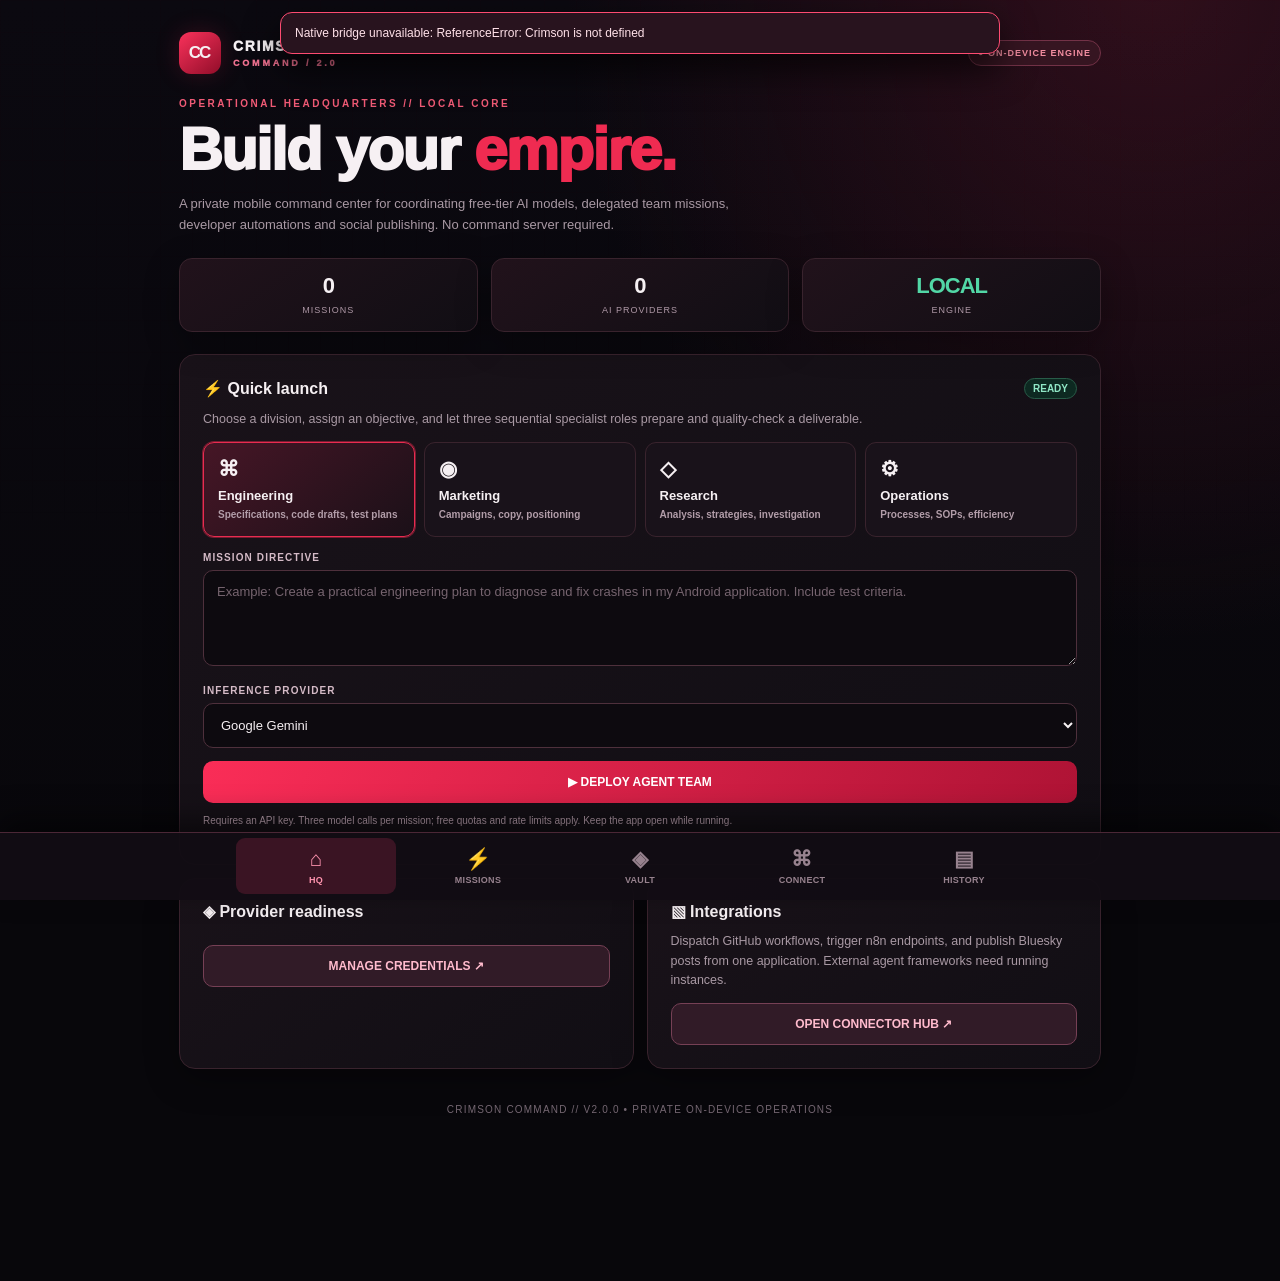
==== crimson-android/app/src/main/assets/index.html @ faa2503d "feat(crimson): standalone crimson mobile HQ, vault, mission teams and connector screens" ====
<!doctype html>
<html lang="en"><head>
<meta charset="utf-8"><meta name="viewport" content="width=device-width, initial-scale=1, viewport-fit=cover">
<meta name="color-scheme" content="dark"><meta name="theme-color" content="#08070b">
<meta http-equiv="Content-Security-Policy" content="default-src 'none'; style-src 'unsafe-inline'; script-src 'unsafe-inline'; img-src data:; frame-src 'none'; connect-src 'none'; form-action 'none'">
<title>Crimson Command</title>
<style>
:root{--bg:#08070b;--bg2:#100d13;--surface:#151117;--surface2:#1b151c;--line:#39232d;--line2:#502836;--red:#ef2b51;--red2:#a6102f;--white:#f6f0f3;--muted:#a999a4;--green:#52d7a6;--yellow:#e9b95b;--shadow:0 10px 35px #0005;font-family:Inter,"Segoe UI",Roboto,Arial,sans-serif;color:var(--white)}
*{box-sizing:border-box}
html{background:var(--bg)}
body{background:radial-gradient(ellipse at 90% -2%,#51132585 0,transparent 36%),linear-gradient(180deg,#0b0910,#08070b 70%);min-height:100dvh;margin:0;padding:0 0 calc(91px + env(safe-area-inset-bottom))}
body:before{content:'';z-index:0;position:fixed;inset:0;pointer-events:none;opacity:.13;background-image:linear-gradient(#e3284818 1px,transparent 1px),linear-gradient(90deg,#e3284818 1px,transparent 1px);background-size:32px 32px;mask-image:linear-gradient(#000,transparent 84%)}
.main{position:relative;z-index:1;max-width:990px;margin:auto;padding:18px clamp(16px,4vw,34px) 40px}
.top{display:flex;align-items:center;justify-content:space-between;gap:12px;padding:7px 0 24px}
.brand{display:flex;gap:12px;align-items:center}.mark{width:42px;height:42px;display:grid;place-items:center;border-radius:12px;background:linear-gradient(140deg,#fa325b,#910d29);box-shadow:0 0 25px #e3244830;font-size:17px;font-weight:900;letter-spacing:-2px;padding-right:2px}
.name{font-size:14px;letter-spacing:1.6px;font-weight:1000}.name span{display:block;color:#ef7190;font-size:9px;letter-spacing:2.8px;margin-top:4px}
.pill{border:1px solid #733247;background:#361521;border-radius:50px;color:#f38ea1;font-size:9px;font-weight:850;padding:7px 9px;white-space:nowrap;letter-spacing:1px}
.overline{font-size:10px;letter-spacing:2.5px;color:#f15b76;font-weight:800;margin:0 0 9px}
h1{font-size:clamp(34px,9vw,60px);letter-spacing:-1.7px;line-height:1.05;font-weight:950;margin:0 0 12px}
h1 em{color:var(--red);font-style:normal}
.lead{font-size:13px;color:var(--muted);line-height:1.65;max-width:580px;margin:0 0 18px}
.stats{display:grid;grid-template-columns:repeat(3,1fr);gap:8px;margin:22px 0}
.stat{border-radius:13px;border:1px solid var(--line);padding:14px 8px;text-align:center;background:linear-gradient(145deg,#21121b,#110e14);box-shadow:var(--shadow)}
.stat b{font-size:22px;display:block;letter-spacing:-1px}.stat span{color:#ae98a6;font-size:9px;text-transform:uppercase;letter-spacing:1px}
.stat .glow{color:var(--green)}
.card{background:linear-gradient(145deg,#191219,#110e14);border:1px solid var(--line);border-radius:16px;padding:18px;margin:13px 0;box-shadow:var(--shadow)}
.heading{display:flex;align-items:center;justify-content:space-between;gap:10px;margin-bottom:11px}.heading h2{font-size:16px;font-weight:850;margin:0}.heading small{color:#e47c95;font-size:10px;letter-spacing:.7px}
p{margin:5px 0 12px;color:var(--muted);font-size:12.5px;line-height:1.58}
label{display:block;color:#d5bbc7;letter-spacing:1.1px;font-size:10px;font-weight:900;margin:15px 0 7px;text-transform:uppercase}
input,select,textarea{background:#0d0a0f;color:var(--white);font:inherit;font-size:13px;padding:13px;width:100%;border:1px solid #4e303c;border-radius:10px;outline:none}
input:focus,select:focus,textarea:focus{border-color:#ed4061;box-shadow:0 0 0 3px #e72f4b20}
input::placeholder,textarea::placeholder{color:#76646f}
textarea{resize:vertical;min-height:96px}
button{background:linear-gradient(110deg,#fa2d57,#af1335);border:0;border-radius:10px;padding:12px 16px;min-height:42px;color:#fff;font-size:12px;font-weight:850;cursor:pointer}
button:disabled{opacity:.52;cursor:default}
button.secondary{background:#311b27;border:1px solid #764055;color:#ffbbcd}
button.outline{background:transparent;border:1px solid #4e3440;color:#eac4d0}
button.tiny{min-height:34px;padding:7px 11px;font-size:10px}
.action-row{display:flex;gap:8px;flex-wrap:wrap;align-items:center}.action-row>*{flex:1}
.wide{width:100%}
.badge{background:#2a1720;color:#f991ab;border:1px solid #603149;border-radius:50px;padding:4px 8px;font-size:10px;font-weight:800;white-space:nowrap}
.badge.green{color:#90e7c6;background:#0d2921;border-color:#285c48}.badge.gray{color:#c9b7c1;background:#241e25;border-color:#4a3c46}
.tiles{display:grid;grid-template-columns:repeat(2,1fr);gap:9px}.tile{border:1px solid var(--line);background:#19121a;border-radius:11px;padding:14px;text-align:left;color:inherit;min-height:90px}
.tile b{font-size:13px;display:block}.tile small{font-size:10px;line-height:1.55;color:#b29da9;display:block;margin-top:4px}.tile .emoji{font-size:21px;display:block;margin-bottom:7px}
.tile.selected{border-color:#e92b50;background:linear-gradient(140deg,#461626,#1b1018);box-shadow:0 0 0 1px #ee2d5070}
.grid2{display:grid;grid-template-columns:repeat(2,1fr);gap:9px}
hr{border:0;border-top:1px solid var(--line);margin:15px 0}
.note{border:1px solid #683243;background:#271720;border-radius:10px;color:#dbc0cb;padding:11px;font-size:11.5px;line-height:1.6;margin-top:12px}
.note.green{color:#9ce9c8;border-color:#2b624e;background:#10241d}
.note.error{border-color:#a92c4a;background:#31141e;color:#ffb4c4}
.muted{color:var(--muted)}
pre.output{font-family:inherit;font-size:12px;line-height:1.65;white-space:pre-wrap;word-break:break-word;background:#0c0b0f;border:1px solid #3c2b34;padding:14px;border-radius:11px;max-height:50vh;overflow:auto;color:#f1e4eb}
.agents{display:grid;gap:8px}
.agent{display:flex;gap:12px;align-items:center;border:1px solid #3e2934;background:#180f16;border-radius:11px;padding:11px}
.agent>span{display:grid;place-items:center;width:32px;height:32px;border-radius:9px;background:#45202d;font-size:12px;font-weight:850;color:#ff8fa9}
.agent b{font-size:12px}.agent small{display:block;color:#9e8997;font-size:10px;margin-top:2px}
.agent .state{margin-left:auto;font-size:10px;color:#bca0af}
.section{display:none}.section.active{display:block}
.nav{position:fixed;z-index:10;bottom:0;left:0;right:0;height:calc(67px + env(safe-area-inset-bottom));padding:5px max(8px,env(safe-area-inset-left)) calc(6px + env(safe-area-inset-bottom));background:#120d14f5;border-top:1px solid #4b2736;display:flex;justify-content:center;gap:2px;box-shadow:0 -12px 30px #0008}
.nav button{background:transparent;color:#97828e;border:0;flex:1;max-width:160px;border-radius:9px;font-weight:750;font-size:9px;padding:5px 0;letter-spacing:.3px}
.nav button.active{background:#3a1423;color:#ff94af}
.nav button .glyph{display:block;font-size:21px;margin-bottom:4px;line-height:24px}
.listitem{padding:12px;border:1px solid var(--line);background:#171218;border-radius:10px;margin:8px 0}
.listitem .date{font-size:10px;color:#b49ba9}
.listitem b{font-size:12px}.listitem button{margin-top:8px}
details{margin-top:10px}summary{cursor:pointer;color:#f1a0b2;font-size:12px;font-weight:750}
.empty{padding:30px 15px;text-align:center;border:1px dashed #4a2d39;border-radius:12px;color:#997e8d;font-size:13px}
.toast{position:fixed;top:12px;left:16px;right:16px;z-index:100;max-width:720px;margin:auto;background:#28131e;color:#ffe1e9;border:1px solid #e33e62;border-radius:12px;padding:13px 14px;box-shadow:0 16px 35px #000a;font-size:12px;display:none;white-space:pre-wrap;word-wrap:break-word}
.inline{display:flex;align-items:center;gap:8px;justify-content:space-between}.inline>*{min-width:0}
.small{font-size:10px;color:#b69dab}
.external{display:flex;gap:12px;justify-content:space-between;align-items:center;padding:13px 0;border-bottom:1px solid #3e2a34}.external:last-child{border:0}
.external strong{font-size:12px}.external small{display:block;color:#a695a1;font-size:10px;line-height:1.5;margin-top:3px}
.external button{flex-shrink:0}
.chip{display:inline-block;border:1px solid #673243;color:#f28ea6;font-size:10px;border-radius:99px;padding:4px 8px;font-weight:850}
@media(min-width:760px){.main{padding-top:25px}.tiles{grid-template-columns:repeat(4,1fr)}.widegrid{display:grid;grid-template-columns:1fr 1fr;gap:13px}.widegrid .card{margin:0}.stats{gap:13px}.card{padding:23px}.nav{height:68px}}
</style></head><body>
<div id="toast" class="toast" role="alert"></div>
<main class="main">
<header class="top"><div class="brand"><div class="mark">CC</div><div class="name">CRIMSON<span>COMMAND / 2.0</span></div></div><div class="pill">● ON-DEVICE ENGINE</div></header>
<section id="overview" class="section active">
<div class="overline">OPERATIONAL HEADQUARTERS // LOCAL CORE</div>
<h1>Build your <em>empire.</em></h1>
<p class="lead">A private mobile command center for coordinating free-tier AI models, delegated team missions, developer automations and social publishing. No command server required.</p>
<div class="stats"><div class="stat"><b id="statMissions">0</b><span>Missions</span></div><div class="stat"><b id="statProviders">0</b><span>AI providers</span></div><div class="stat"><b class="glow">LOCAL</b><span>Engine</span></div></div>
<div class="card">
<div class="heading"><h2>⚡ Quick launch</h2><span class="badge green">READY</span></div>
<p>Choose a division, assign an objective, and let three sequential specialist roles prepare and quality-check a deliverable.</p>
<div id="teamButtons" class="tiles">
<button class="tile selected" data-team="Engineering"><span class="emoji">⌘</span><b>Engineering</b><small>Specifications, code drafts, test plans</small></button>
<button class="tile" data-team="Marketing"><span class="emoji">◉</span><b>Marketing</b><small>Campaigns, copy, positioning</small></button>
<button class="tile" data-team="Research"><span class="emoji">◇</span><b>Research</b><small>Analysis, strategies, investigation</small></button>
<button class="tile" data-team="Operations"><span class="emoji">⚙</span><b>Operations</b><small>Processes, SOPs, efficiency</small></button>
</div>
<label for="goal">Mission directive</label>
<textarea id="goal" placeholder="Example: Create a practical engineering plan to diagnose and fix crashes in my Android application. Include test criteria."></textarea>
<label for="missionProvider">Inference provider</label>
<select id="missionProvider"><option value="gemini">Google Gemini</option><option value="groq">Groq</option></select>
<div class="action-row" style="margin-top:13px"><button id="launchBtn" onclick="launchMission()">▶ DEPLOY AGENT TEAM</button><button id="cancelBtn" class="secondary" onclick="Crimson.cancelMission()" style="display:none">STOP</button></div>
<p class="small" style="margin-top:10px">Requires an API key. Three model calls per mission; free quotas and rate limits apply. Keep the app open while running.</p>
</div>
<div class="widegrid">
<div class="card"><div class="heading"><h2>◈ Provider readiness</h2></div><div id="providerStatus" class="agents"></div><button class="secondary wide" onclick="showTab('vault')" style="margin-top:13px">MANAGE CREDENTIALS ↗</button></div>
<div class="card"><div class="heading"><h2>▧ Integrations</h2></div><p>Dispatch GitHub workflows, trigger n8n endpoints, and publish Bluesky posts from one application. External agent frameworks need running instances.</p><button class="secondary wide" onclick="showTab('integrations')">OPEN CONNECTOR HUB ↗</button></div>
</div>
</section>
<section id="missions" class="section">
<div class="overline">AUTONOMOUS TEAM // LIVE RUN</div><h1>Mission <em>control.</em></h1>
<p class="lead">One task. Three specialist AI role passes. Auditable results, without pretending any external code was executed.</p>
<div class="card"><div class="heading"><h2>Live agent pipeline</h2><span id="runBadge" class="badge gray">IDLE</span></div><div class="agents"><div class="agent"><span>01</span><div><b>Strategist</b><small>Decompose the objective</small></div><div id="stage1" class="state">WAITING</div></div><div class="agent"><span>02</span><div><b>Specialist</b><small>Produce the deliverable</small></div><div id="stage2" class="state">WAITING</div></div><div class="agent"><span>03</span><div><b>Quality auditor</b><small>Critique and refine</small></div><div id="stage3" class="state">WAITING</div></div></div>
<div class="heading" style="margin:19px 0 8px"><h2>Live output</h2><button class="tiny outline" onclick="copyOutput()">COPY</button></div><pre id="missionOutput" class="output">Deploy a mission from Headquarters to begin.</pre></div>
</section>
<section id="vault" class="section">
<div class="overline">SECURE SETTINGS // KEYSTORE</div><h1>Model <em>vault.</em></h1>
<p class="lead">Your API credentials are encrypted using Android Keystore. They are sent only to their respective providers when used.</p>
<div class="card"><div class="heading"><h2>◈ Google Gemini</h2><span id="geminiBadge" class="badge gray">NOT CONFIGURED</span></div>
<p>Free-tier inference with Google AI Studio subject to model availability, provider terms, and quotas. <a href="https://aistudio.google.com/app/apikey" onclick="external(event,this.href)">Get a Gemini API key ↗</a></p>
<label>Gemini API key</label><input type="password" id="geminiKey" placeholder="Paste API key; leave blank to keep current">
<label>Gemini model</label><input id="geminiModel" placeholder="gemini-2.5-flash">
<div class="action-row" style="margin-top:12px"><button onclick="saveProvider('gemini')">SAVE KEY & MODEL</button><button class="secondary" onclick="test('gemini')">TEST CONNECTION</button></div><button class="outline wide" onclick="removeProvider('gemini')" style="margin-top:8px">REMOVE GEMINI KEY</button></div>
<div class="card"><div class="heading"><h2>⌁ Groq inference</h2><span id="groqBadge" class="badge gray">NOT CONFIGURED</span></div>
<p>Fast hosted open-model inference with a limited free tier. <a href="https://console.groq.com/keys" onclick="external(event,this.href)">Get a Groq API key ↗</a></p>
<label>Groq API key</label><input type="password" id="groqKey" placeholder="Paste API key; leave blank to keep current"><label>Groq model</label><input id="groqModel" placeholder="llama-3.3-70b-versatile">
<div class="action-row" style="margin-top:12px"><button onclick="saveProvider('groq')">SAVE KEY & MODEL</button><button class="secondary" onclick="test('groq')">TEST CONNECTION</button></div><button class="outline wide" onclick="removeProvider('groq')" style="margin-top:8px">REMOVE GROQ KEY</button></div>
<div class="note">Model calls transmit mission text to the selected AI provider. The model endpoints are not under our control; don't send sensitive client information without reviewing that provider's privacy terms. Free does not mean unlimited.</div>
</section>
<section id="integrations" class="section">
<div class="overline">WORKFLOW CONTROL // CONNECTORS</div><h1>External <em>systems.</em></h1>
<p class="lead">Connect live services directly. Each action below calls its real API. No simulated success, no invisible posting.</p>
<div class="card"><div class="heading"><h2>⌘ GitHub Actions</h2><span id="githubBadge" class="badge gray">NOT CONFIGURED</span></div><p>Use a fine-grained GitHub token with repository metadata access. Dispatching a workflow requires Actions: write permission for that repository.</p>
<label>GitHub access token</label><input id="githubKey" type="password" placeholder="Paste GitHub personal access token">
<div class="action-row" style="margin-top:12px"><button onclick="saveKey('github')">SAVE TOKEN</button><button class="secondary" onclick="Crimson.listGitHub()">LOAD MY REPOSITORIES</button></div>
<div id="githubResults" style="margin-top:10px"></div><hr><div class="grid2"><div><label>Repository</label><input id="gitRepo" placeholder="owner/repo"></div><div><label>Workflow</label><input id="gitWorkflow" placeholder="android.yml"></div></div><label>Branch / ref</label><input id="gitRef" value="main"><button class="wide" style="margin-top:12px" onclick="githubDispatch()">DISPATCH WORKFLOW ↗</button></div>
<div class="card"><div class="heading"><h2>⚡ n8n / external webhook</h2><span class="badge">HTTPS POST</span></div><p>Manually trigger a configured n8n webhook or your own adapter endpoint. The remote automation must already exist.</p><label>HTTPS webhook URL</label><input id="hookUrl" type="url" placeholder="https://your-automation.example/webhook/..."><label>Payload message</label><textarea id="hookMessage" placeholder="Run my predefined workflow" style="min-height:70px"></textarea><button class="wide" onclick="runWebhook()">TRIGGER WEBHOOK</button></div>
<div class="card"><div class="heading"><h2>◉ Bluesky publishing</h2><span id="blueskyBadge" class="badge gray">NOT CONFIGURED</span></div><p>Connect with a dedicated Bluesky app password. Posting requires tapping PUBLISH and confirming each time.</p><label>Bluesky handle</label><input id="bskyHandle" placeholder="you.bsky.social"><label>Bluesky app password</label><input type="password" id="bskyKey" placeholder="xxxx-xxxx-xxxx-xxxx"><button class="secondary wide" style="margin-top:12px" onclick="saveBluesky()">SAVE ACCOUNT</button>
<label>Draft post</label><textarea id="bskyText" maxlength="300" placeholder="Write a post to publish from your own account..."></textarea><button class="wide" onclick="blueskyConfirm()">REVIEW & PUBLISH POST</button></div>
<div class="card"><div class="heading"><h2>◈ External agent frameworks</h2><span class="badge gray">OPTIONAL HOSTS</span></div><p>These frameworks do not run inside the Android APK. Open their dashboards or expose a controlled HTTPS adapter to manage them through the webhook above.</p>
<div id="frameworks"></div></div>
</section>
<section id="history" class="section">
<div class="overline">OPERATOR LOG // DEVICE STORAGE</div><h1>Mission <em>archive.</em></h1><p class="lead">Your last 30 missions are retained locally, including failed runs and completed agent outputs.</p>
<div class="card"><div class="heading"><h2>Recent operations</h2><button class="tiny outline" onclick="clearArchive()">CLEAR</button></div><div id="historyList" class="empty">No missions recorded yet.</div></div>
</section>
<footer style="font-size:10px;color:#746671;text-align:center;letter-spacing:1.2px;margin:35px 0">CRIMSON COMMAND // V2.0.0 • PRIVATE ON-DEVICE OPERATIONS</footer>
</main>
<nav class="nav" aria-label="Main navigation">
<button class="active" data-tab="overview" onclick="showTab('overview')"><span class="glyph">⌂</span>HQ</button>
<button data-tab="missions" onclick="showTab('missions')"><span class="glyph">⚡</span>MISSIONS</button>
<button data-tab="vault" onclick="showTab('vault')"><span class="glyph">◈</span>VAULT</button>
<button data-tab="integrations" onclick="showTab('integrations')"><span class="glyph">⌘</span>CONNECT</button>
<button data-tab="history" onclick="showTab('history')"><span class="glyph">▤</span>HISTORY</button>
</nav>
<script>
let state={history:[],busy:false,has_gemini:false,has_groq:false,has_github:false,has_bluesky:false};let team="Engineering",lastText="",toastTimer;
const $=id=>document.getElementById(id);
function showTab(name){document.querySelectorAll('.section').forEach(e=>e.classList.toggle('active',e.id===name));document.querySelectorAll('.nav button').forEach(e=>e.classList.toggle('active',e.dataset.tab===name));scrollTo(0,0)}
function toast(s,kind){const t=$('toast');t.textContent=s;t.style.display='block';t.style.borderColor=kind==='bad'?'#fd4b71':'#396d59';clearTimeout(toastTimer);toastTimer=setTimeout(()=>t.style.display='none',6500)}
function badge(id,good){const x=$(id);x.textContent=good?'CONNECTED':'NOT CONFIGURED';x.className='badge '+(good?'green':'gray')}
function refresh(s){if(!s)return;state=s;
$('statMissions').textContent=(s.history||[]).length;
$('statProviders').textContent=(s.has_gemini?1:0)+(s.has_groq?1:0);
['gemini','groq','github','bluesky'].forEach(p=>badge(p+'Badge',s['has_'+p]));
$('providerStatus').textContent='';
for(let p of ['gemini','groq']){const el=document.createElement('div');el.className='agent';const left=document.createElement('div');const title=document.createElement('b');title.textContent=p==='gemini'?'Google Gemini':'Groq';const sub=document.createElement('small');sub.textContent=s['has_'+p]?'Key securely saved':'API key required';left.append(title,sub);const tag=document.createElement('span');tag.className='badge '+(s['has_'+p]?'green':'gray');tag.textContent=s['has_'+p]?'READY':'OFFLINE';el.append(left,tag);$('providerStatus').append(el)}
$('geminiModel').value=s.geminiModel||'gemini-2.5-flash';$('groqModel').value=s.groqModel||'llama-3.3-70b-versatile';
$('bskyHandle').value=s.blueskyHandle||'';
$('missionProvider').value=s.provider||'gemini';
renderHistory();
}
function init(){document.querySelectorAll('#teamButtons button').forEach(btn=>btn.addEventListener('click',()=>{team=btn.dataset.team;document.querySelectorAll('#teamButtons button').forEach(b=>b.classList.toggle('selected',b===btn))}));
try{refresh(JSON.parse(Crimson.getSnapshot()))}catch(e){toast('Native bridge unavailable: '+e,'bad')}
const fw=[['Paperclip','AI company / hierarchical agent manager','https://github.com/paperclipai/paperclip'],['CrewAI','Python-based agent crews and workflows','https://docs.crewai.com'],['LangGraph','Stateful agent graphs and checkpoints','https://github.com/langchain-ai/langgraph'],['OpenHands','Coding agent development environment','https://github.com/OpenHands/OpenHands'],['Microsoft Agent Framework','Multi-agent Python/.NET orchestration','https://learn.microsoft.com/en-us/agent-framework/'],['OpenClaw','Self-hosted personal agent runtime','https://github.com/openclaw/openclaw']];
fw.forEach(([name,desc,url])=>{const row=document.createElement('div');row.className='external';const left=document.createElement('div'),strong=document.createElement('strong'),small=document.createElement('small');strong.textContent=name;small.textContent=desc;left.append(strong,small);const b=document.createElement('button');b.className='tiny secondary';b.textContent='OPEN ↗';b.onclick=()=>Crimson.openLink(url);row.append(left,b);$('frameworks').append(row)});
}
function saveProvider(p){const k=$(p+'Key'),value=k.value.trim(),model=$(p+'Model').value.trim();if(!model){toast('Enter a model ID','bad');return}
Crimson.saveOption('model_'+p,model);if(value)Crimson.saveCredential(p,value);else toast('Model saved. Existing API key unchanged.');k.value='';
if(p==='gemini'||p==='groq'){Crimson.saveOption('provider',p);$('missionProvider').value=p}}
function removeProvider(p){if(confirm('Delete the saved '+p+' API key?'))Crimson.saveCredential(p,'')}
function saveKey(p){const k=$(p+'Key');if(!k.value.trim()){toast('Enter a token first','bad');return;}Crimson.saveCredential(p,k.value.trim());k.value=''}
function saveBluesky(){let handle=$('bskyHandle').value.trim();if(!handle){toast('Enter your Bluesky handle','bad');return}Crimson.saveOption('bluesky_handle',handle);if($('bskyKey').value.trim()){Crimson.saveCredential('bluesky',$('bskyKey').value.trim());$('bskyKey').value=''}else toast('Handle saved. Existing app password unchanged.')}
function test(p){toast('Testing '+p+'; one small model request will be sent.');Crimson.testModel(p)}
function launchMission(){let goal=$('goal').value.trim(),p=$('missionProvider').value;if(goal.length<5){toast('Enter a meaningful mission objective','bad');return}
if(!state['has_'+p]){toast('Add a '+p+' API key in Vault first.','bad');showTab('vault');return}
for(let i=1;i<=3;i++)$('stage'+i).textContent='WAITING';
$('missionOutput').textContent='Starting mission: '+goal+'\n';lastText='';$('runBadge').textContent='RUNNING';$('runBadge').className='badge';$('launchBtn').disabled=true;$('cancelBtn').style.display='';
Crimson.saveOption('provider',p);Crimson.runMission(goal,team,p);showTab('missions')}
function copyOutput(){if(!lastText){toast('No finished output to copy','bad');return}const txt=lastText;const box=document.createElement('textarea');box.value=txt;document.body.appendChild(box);box.select();const ok=document.execCommand('copy');box.remove();toast(ok?'Copied output':'Copy unavailable; long-press to select text',ok?'good':'bad')}
function githubDispatch(){const repo=$('gitRepo').value,workflow=$('gitWorkflow').value,ref=$('gitRef').value;if(!repo||!workflow){toast('Enter repository and workflow filename','bad');return}if(confirm('Dispatch '+workflow+' in '+repo+' on '+ref+'?'))Crimson.dispatchGithub(repo,workflow,ref)}
function runWebhook(){const url=$('hookUrl').value;if(!url.startsWith('https://')){toast('A secure HTTPS webhook URL is required','bad');return}if(confirm('Send a POST request to this webhook URL?'))Crimson.sendWebhook(url,$('hookMessage').value)}
function blueskyConfirm(){const txt=$('bskyText').value.trim();if(!txt){toast('Write a post first','bad');return}if(!state.has_bluesky){toast('Save a Bluesky app password first','bad');return}if(confirm('Publish this post to '+(state.blueskyHandle||'Bluesky')+'?\n\n'+txt))Crimson.postBluesky(txt)}
function clearArchive(){if(confirm('Permanently delete all locally stored mission history?'))Crimson.clearHistory()}
function renderHistory(){const list=$('historyList');list.textContent='';const items=state.history||[];
if(!items.length){list.className='empty';list.textContent='No missions recorded yet.';return;}list.className='';
items.forEach(m=>{const d=document.createElement('div');d.className='listitem';const line=document.createElement('div');line.className='inline';const name=document.createElement('b');name.textContent=m.goal||'Untitled';const badge=document.createElement('span');badge.className='badge '+(m.status==='completed'?'green':'gray');badge.textContent=(m.status||'unknown').toUpperCase();line.append(name,badge);const date=document.createElement('div');date.className='date';date.textContent=(m.createdAt||'')+' · '+(m.division||'')+' · '+(m.provider||'');const det=document.createElement('details');const sum=document.createElement('summary');sum.textContent='View result / audit';const pre=document.createElement('pre');pre.className='output';pre.textContent=m.result||m.error||'No result';det.append(sum,pre);d.append(line,date,det);list.append(d)})}
function nativeEvent(e){
switch(e.type){
case 'snapshot':refresh(e);break;
case 'success':toast(e.message||'Action acknowledged');if(e.context==='vault')try{refresh(JSON.parse(Crimson.getSnapshot()))}catch(_){}break;
case 'error':toast((e.context||'Error')+': '+(e.message||'Unknown failure'),'bad');if(e.context==='mission'){$('runBadge').textContent='FAILED';$('runBadge').className='badge'}break;
case 'mission_started':toast('Mission deployed to '+e.division);break;
case 'mission_progress':{
let n=e.stage,st=$('stage'+n);st.textContent=e.message==='Completed'?'DONE':'RUNNING';st.style.color=e.message==='Completed'?'#6ee0af':'#fa7894';
if(e.text){lastText=e.text;$('missionOutput').textContent='STAGE '+n+' — '+e.role.toUpperCase()+'\n\n'+e.text}
else $('missionOutput').textContent+='\n'+e.role+': '+e.message;break}
case 'mission_done':{
refresh(e.snapshot);let m=e.mission;$('runBadge').textContent='COMPLETED';$('runBadge').className='badge green';lastText=m.result||'';$('missionOutput').textContent='FINAL AUDIT • '+m.division.toUpperCase()+'\n\n'+lastText;toast('Mission complete: '+m.durationSeconds+' seconds');break}
case 'idle':$('launchBtn').disabled=false;$('cancelBtn').style.display='none';break;
case 'github_repos':{$('githubResults').textContent='';const rs=e.repositories||[];if(!rs.length){$('githubResults').textContent='No repositories returned.';break}
rs.forEach(r=>{let row=document.createElement('div');row.className='external';let text=document.createElement('strong');text.textContent=r.name+' ('+r.visibility+')';let btn=document.createElement('button');btn.className='tiny secondary';btn.textContent='SELECT';btn.onclick=()=>{$('gitRepo').value=r.name;toast('Selected '+r.name)};row.append(text,btn);$('githubResults').append(row)});toast('Loaded '+rs.length+' repositories');break}
}}
window.nativeEvent=nativeEvent;
function external(e,url){e.preventDefault();Crimson.openLink(url)}
document.addEventListener('DOMContentLoaded',init);
</script>
</body></html>
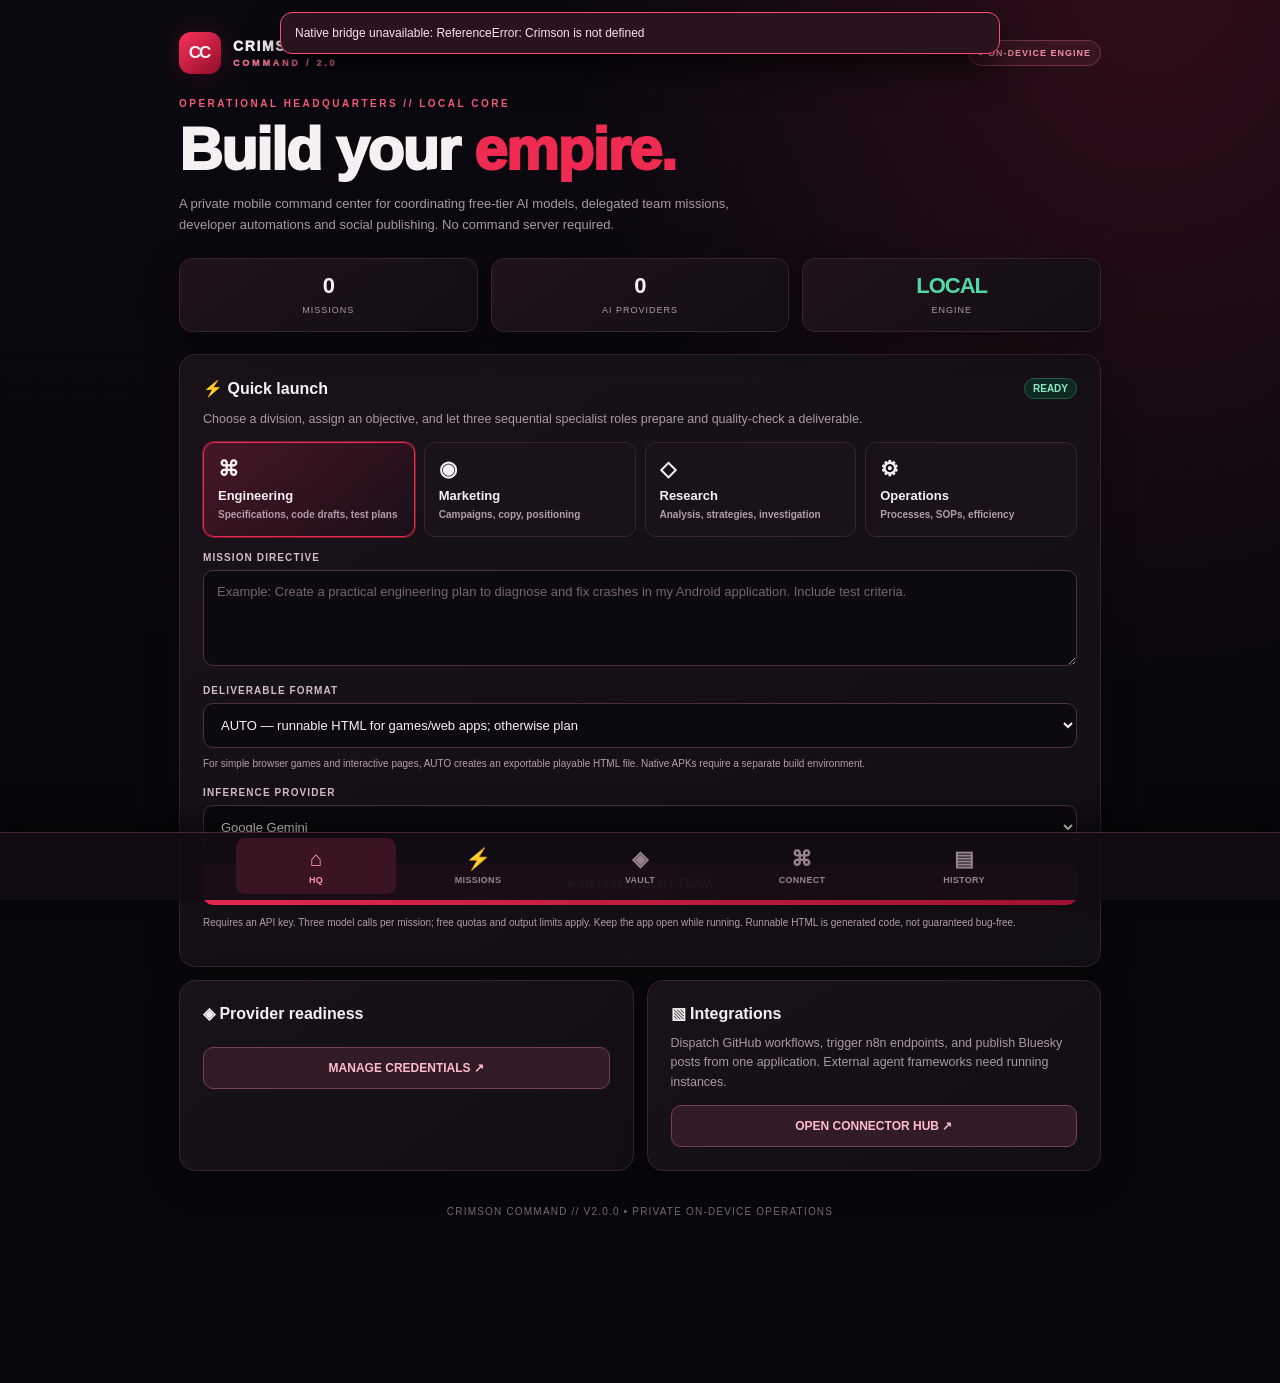
==== commit 94f00405: "feat(crimson): auto-detect playable game requests and expose Play/Save HTML actions" ====
--- a/crimson-android/app/src/main/assets/index.html
+++ b/crimson-android/app/src/main/assets/index.html
@@ -93,10 +93,17 @@
 </div>
 <label for="goal">Mission directive</label>
 <textarea id="goal" placeholder="Example: Create a practical engineering plan to diagnose and fix crashes in my Android application. Include test criteria."></textarea>
+<label for="missionType">Deliverable format</label>
+<select id="missionType">
+<option value="auto">AUTO — runnable HTML for games/web apps; otherwise plan</option>
+<option value="webapp">PLAYABLE WEB APP — .html file</option>
+<option value="analysis">ANALYSIS — text report only</option>
+</select>
+<p class="small" id="typeHint" style="margin-top:8px">For simple browser games and interactive pages, AUTO creates an exportable playable HTML file. Native APKs require a separate build environment.</p>
 <label for="missionProvider">Inference provider</label>
 <select id="missionProvider"><option value="gemini">Google Gemini</option><option value="groq">Groq</option></select>
 <div class="action-row" style="margin-top:13px"><button id="launchBtn" onclick="launchMission()">▶ DEPLOY AGENT TEAM</button><button id="cancelBtn" class="secondary" onclick="Crimson.cancelMission()" style="display:none">STOP</button></div>
-<p class="small" style="margin-top:10px">Requires an API key. Three model calls per mission; free quotas and rate limits apply. Keep the app open while running.</p>
+<p class="small" style="margin-top:10px">Requires an API key. Three model calls per mission; free quotas and output limits apply. Keep the app open while running. Runnable HTML is generated code, not guaranteed bug-free.</p>
 </div>
 <div class="widegrid">
 <div class="card"><div class="heading"><h2>◈ Provider readiness</h2></div><div id="providerStatus" class="agents"></div><button class="secondary wide" onclick="showTab('vault')" style="margin-top:13px">MANAGE CREDENTIALS ↗</button></div>
@@ -107,7 +114,12 @@
 <div class="overline">AUTONOMOUS TEAM // LIVE RUN</div><h1>Mission <em>control.</em></h1>
 <p class="lead">One task. Three specialist AI role passes. Auditable results, without pretending any external code was executed.</p>
 <div class="card"><div class="heading"><h2>Live agent pipeline</h2><span id="runBadge" class="badge gray">IDLE</span></div><div class="agents"><div class="agent"><span>01</span><div><b>Strategist</b><small>Decompose the objective</small></div><div id="stage1" class="state">WAITING</div></div><div class="agent"><span>02</span><div><b>Specialist</b><small>Produce the deliverable</small></div><div id="stage2" class="state">WAITING</div></div><div class="agent"><span>03</span><div><b>Quality auditor</b><small>Critique and refine</small></div><div id="stage3" class="state">WAITING</div></div></div>
-<div class="heading" style="margin:19px 0 8px"><h2>Live output</h2><button class="tiny outline" onclick="copyOutput()">COPY</button></div><pre id="missionOutput" class="output">Deploy a mission from Headquarters to begin.</pre></div>
+<div class="heading" style="margin:19px 0 8px"><h2>Live output</h2><button class="tiny outline" onclick="copyOutput()">COPY</button></div><pre id="missionOutput" class="output">Deploy a mission from Headquarters to begin.</pre>
+<div id="artifactActions" class="action-row" style="display:none;margin-top:14px">
+<button onclick="playArtifact()">▶ PLAY GENERATED APP</button>
+<button class="secondary" onclick="saveArtifact()">↓ SAVE HTML FILE</button>
+</div>
+<div id="artifactNote" class="note" style="display:none">The app is AI-generated and has not been functionally tested. The isolated preview has no network or access to your API keys.</div></div>
 </section>
 <section id="vault" class="section">
 <div class="overline">SECURE SETTINGS // KEYSTORE</div><h1>Model <em>vault.</em></h1>
@@ -150,7 +162,7 @@
 <button data-tab="history" onclick="showTab('history')"><span class="glyph">▤</span>HISTORY</button>
 </nav>
 <script>
-let state={history:[],busy:false,has_gemini:false,has_groq:false,has_github:false,has_bluesky:false};let team="Engineering",lastText="",toastTimer;
+let state={history:[],busy:false,has_gemini:false,has_groq:false,has_github:false,has_bluesky:false};let team="Engineering",lastText="",lastArtifactId="",toastTimer;
 const $=id=>document.getElementById(id);
 function showTab(name){document.querySelectorAll('.section').forEach(e=>e.classList.toggle('active',e.id===name));document.querySelectorAll('.nav button').forEach(e=>e.classList.toggle('active',e.dataset.tab===name));scrollTo(0,0)}
 function toast(s,kind){const t=$('toast');t.textContent=s;t.style.display='block';t.style.borderColor=kind==='bad'?'#fd4b71':'#396d59';clearTimeout(toastTimer);toastTimer=setTimeout(()=>t.style.display='none',6500)}
@@ -182,7 +194,15 @@
 if(!state['has_'+p]){toast('Add a '+p+' API key in Vault first.','bad');showTab('vault');return}
 for(let i=1;i<=3;i++)$('stage'+i).textContent='WAITING';
 $('missionOutput').textContent='Starting mission: '+goal+'\n';lastText='';$('runBadge').textContent='RUNNING';$('runBadge').className='badge';$('launchBtn').disabled=true;$('cancelBtn').style.display='';
-Crimson.saveOption('provider',p);Crimson.runMission(goal,team,p);showTab('missions')}
+$('artifactActions').style.display='none';$('artifactNote').style.display='none';lastArtifactId='';
+const selected=$('missionType').value;
+const isWeb=selected==='webapp'||(selected==='auto' && /\b(game|tic[ -]?tac[ -]?toe|web[ -]?app|website|webpage|calculator|interactive[ -]?page)\b/i.test(goal)&& /\b(build|create|make|code|develop|generate|implement|write)\b/i.test(goal));
+Crimson.saveOption('provider',p);
+if(isWeb)Crimson.runWebAppMission(goal,team,p);
+else Crimson.runMission(goal,team,p);
+showTab('missions')}
+function playArtifact(){if(!lastArtifactId){toast('There is no generated app to play','bad');return;}Crimson.previewArtifact(lastArtifactId)}
+function saveArtifact(){if(!lastArtifactId){toast('There is no project to export','bad');return;}Crimson.exportArtifact(lastArtifactId)}
 function copyOutput(){if(!lastText){toast('No finished output to copy','bad');return}const txt=lastText;const box=document.createElement('textarea');box.value=txt;document.body.appendChild(box);box.select();const ok=document.execCommand('copy');box.remove();toast(ok?'Copied output':'Copy unavailable; long-press to select text',ok?'good':'bad')}
 function githubDispatch(){const repo=$('gitRepo').value,workflow=$('gitWorkflow').value,ref=$('gitRef').value;if(!repo||!workflow){toast('Enter repository and workflow filename','bad');return}if(confirm('Dispatch '+workflow+' in '+repo+' on '+ref+'?'))Crimson.dispatchGithub(repo,workflow,ref)}
 function runWebhook(){const url=$('hookUrl').value;if(!url.startsWith('https://')){toast('A secure HTTPS webhook URL is required','bad');return}if(confirm('Send a POST request to this webhook URL?'))Crimson.sendWebhook(url,$('hookMessage').value)}
@@ -190,7 +210,14 @@
 function clearArchive(){if(confirm('Permanently delete all locally stored mission history?'))Crimson.clearHistory()}
 function renderHistory(){const list=$('historyList');list.textContent='';const items=state.history||[];
 if(!items.length){list.className='empty';list.textContent='No missions recorded yet.';return;}list.className='';
-items.forEach(m=>{const d=document.createElement('div');d.className='listitem';const line=document.createElement('div');line.className='inline';const name=document.createElement('b');name.textContent=m.goal||'Untitled';const badge=document.createElement('span');badge.className='badge '+(m.status==='completed'?'green':'gray');badge.textContent=(m.status||'unknown').toUpperCase();line.append(name,badge);const date=document.createElement('div');date.className='date';date.textContent=(m.createdAt||'')+' · '+(m.division||'')+' · '+(m.provider||'');const det=document.createElement('details');const sum=document.createElement('summary');sum.textContent='View result / audit';const pre=document.createElement('pre');pre.className='output';pre.textContent=m.result||m.error||'No result';det.append(sum,pre);d.append(line,date,det);list.append(d)})}
+items.forEach(m=>{const d=document.createElement('div');d.className='listitem';const line=document.createElement('div');line.className='inline';const name=document.createElement('b');name.textContent=m.goal||'Untitled';const badge=document.createElement('span');badge.className='badge '+(m.status==='completed'?'green':'gray');badge.textContent=(m.status||'unknown').toUpperCase();line.append(name,badge);const date=document.createElement('div');date.className='date';date.textContent=(m.createdAt||'')+' · '+(m.division||'')+' · '+(m.provider||'');const det=document.createElement('details');const sum=document.createElement('summary');sum.textContent='View result / audit';const pre=document.createElement('pre');pre.className='output';pre.textContent=m.result||m.error||'No result';det.append(sum,pre);d.append(line,date,det);
+if(m.artifactId){
+ const row=document.createElement('div');row.className='action-row';row.style.marginTop='12px';
+ const play=document.createElement('button');play.textContent='▶ PLAY APP';play.onclick=()=>Crimson.previewArtifact(m.artifactId);
+ const save=document.createElement('button');save.textContent='↓ SAVE HTML';save.className='secondary';save.onclick=()=>Crimson.exportArtifact(m.artifactId);
+ row.append(play,save);d.append(row);
+}
+list.append(d)})}
 function nativeEvent(e){
 switch(e.type){
 case 'snapshot':refresh(e);break;
@@ -202,7 +229,13 @@
 if(e.text){lastText=e.text;$('missionOutput').textContent='STAGE '+n+' — '+e.role.toUpperCase()+'\n\n'+e.text}
 else $('missionOutput').textContent+='\n'+e.role+': '+e.message;break}
 case 'mission_done':{
-refresh(e.snapshot);let m=e.mission;$('runBadge').textContent='COMPLETED';$('runBadge').className='badge green';lastText=m.result||'';$('missionOutput').textContent='FINAL AUDIT • '+m.division.toUpperCase()+'\n\n'+lastText;toast('Mission complete: '+m.durationSeconds+' seconds');break}
+refresh(e.snapshot);let m=e.mission;
+$('runBadge').textContent=m.artifactId?'APP CREATED':'REPORT COMPLETE';$('runBadge').className='badge green';
+lastText=m.result||'';$('missionOutput').textContent=(m.artifactId?'WEB APP GENERATED':'FINAL REPORT')+' • '+m.division.toUpperCase()+'\n\n'+lastText;
+lastArtifactId=m.artifactId||'';
+$('artifactActions').style.display=m.artifactId?'flex':'none';
+$('artifactNote').style.display=m.artifactId?'block':'none';
+toast(m.artifactId?'Runnable HTML project saved. Tap PLAY APP or SAVE HTML.':'Report complete: '+m.durationSeconds+' seconds');break}
 case 'idle':$('launchBtn').disabled=false;$('cancelBtn').style.display='none';break;
 case 'github_repos':{$('githubResults').textContent='';const rs=e.repositories||[];if(!rs.length){$('githubResults').textContent='No repositories returned.';break}
 rs.forEach(r=>{let row=document.createElement('div');row.className='external';let text=document.createElement('strong');text.textContent=r.name+' ('+r.visibility+')';let btn=document.createElement('button');btn.className='tiny secondary';btn.textContent='SELECT';btn.onclick=()=>{$('gitRepo').value=r.name;toast('Selected '+r.name)};row.append(text,btn);$('githubResults').append(row)});toast('Loaded '+rs.length+' repositories');break}
